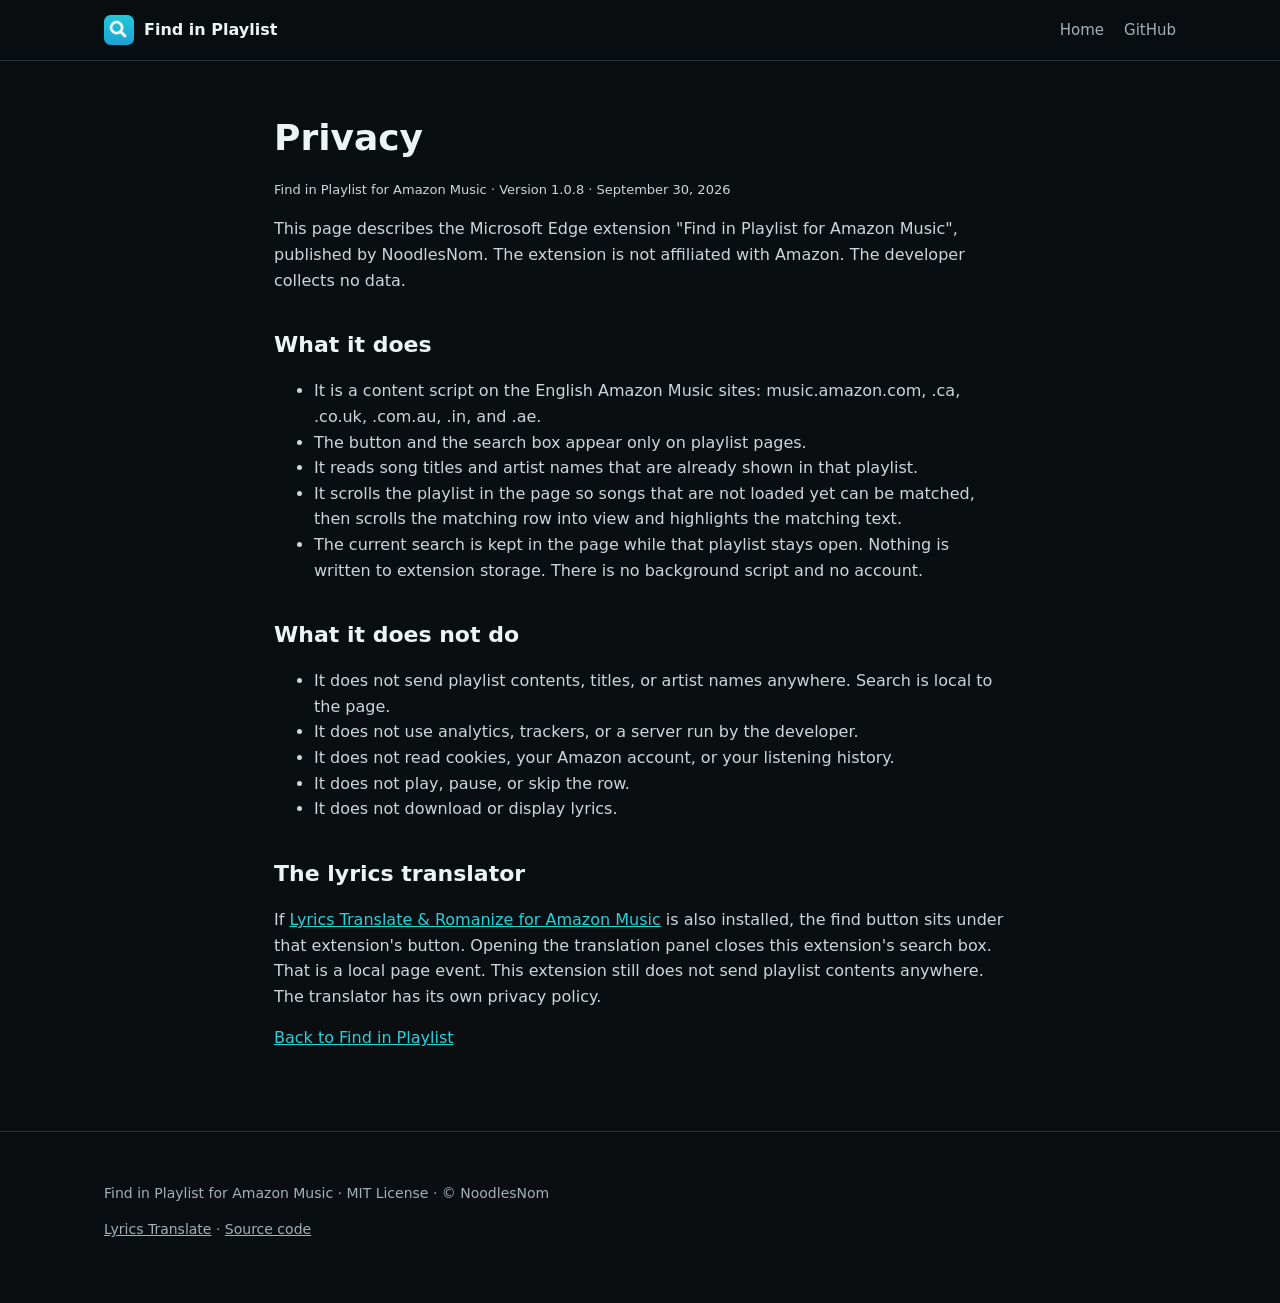
==== docs/privacy.html @ c8c34b18 "Publish Find in Playlist for Amazon Music 1.0.8. Rename the public title, add the site, and include " ====
<!doctype html>
<html lang="en">
<head>
<meta charset="utf-8">
<meta name="viewport" content="width=device-width, initial-scale=1">
<title>Privacy: Find in Playlist for Amazon Music</title>
<meta name="description" content="Privacy notes for Find in Playlist for Amazon Music. The extension searches the open playlist locally and does not send playlist contents anywhere.">
<link rel="icon" href="img/icon.png">
<link rel="stylesheet" href="style.css">
</head>
<body>
<header class="top">
  <div class="wrap">
    <a class="brand" href="./"><img src="img/icon.png" alt="">Find in Playlist</a>
    <nav><a href="./">Home</a><a href="https://github.com/NoodlesNom/find-in-playlist-for-amazon-music">GitHub</a></nav>
  </div>
</header>
<main class="doc">
  <h1>Privacy</h1>
  <p class="note">Find in Playlist for Amazon Music · Version 1.0.8 · September 30, 2026</p>
  <p>This page describes the Microsoft Edge extension "Find in Playlist for Amazon Music", published by NoodlesNom. The extension is not affiliated with Amazon. The developer collects no data.</p>

  <h2>What it does</h2>
  <ul>
    <li>It is a content script on the English Amazon Music sites: music.amazon.com, .ca, .co.uk, .com.au, .in, and .ae.</li>
    <li>The button and the search box appear only on playlist pages.</li>
    <li>It reads song titles and artist names that are already shown in that playlist.</li>
    <li>It scrolls the playlist in the page so songs that are not loaded yet can be matched, then scrolls the matching row into view and highlights the matching text.</li>
    <li>The current search is kept in the page while that playlist stays open. Nothing is written to extension storage. There is no background script and no account.</li>
  </ul>

  <h2>What it does not do</h2>
  <ul>
    <li>It does not send playlist contents, titles, or artist names anywhere. Search is local to the page.</li>
    <li>It does not use analytics, trackers, or a server run by the developer.</li>
    <li>It does not read cookies, your Amazon account, or your listening history.</li>
    <li>It does not play, pause, or skip the row.</li>
    <li>It does not download or display lyrics.</li>
  </ul>

  <h2>The lyrics translator</h2>
  <p>If <a href="https://noodlesnom.github.io/lyrics-translate-for-amazon-music/">Lyrics Translate &amp; Romanize for Amazon Music</a> is also installed, the find button sits under that extension's button. Opening the translation panel closes this extension's search box. That is a local page event. This extension still does not send playlist contents anywhere. The translator has its own privacy policy.</p>

  <p><a href="./">Back to Find in Playlist</a></p>
</main>
<footer>
  <div class="wrap">
    <p>Find in Playlist for Amazon Music · MIT License · © NoodlesNom</p>
    <p><a href="https://noodlesnom.github.io/lyrics-translate-for-amazon-music/">Lyrics Translate</a> · <a href="https://github.com/NoodlesNom/find-in-playlist-for-amazon-music">Source code</a></p>
  </div>
</footer>
</body>
</html>
---- docs/style.css ----
:root {
  --bg: #0b0e10; --panel: #13181b; --panel2: #1a2024; --line: #2a3237; --text: #eef3f5; --muted: #a3b0b6;
  --accent: #25d1da; --blue: #1a6fd1; --radius: 14px;
}
* { box-sizing: border-box; }
html { scroll-behavior: smooth; }
body { margin: 0; background: var(--bg); color: var(--text); font: 16px/1.6 system-ui, -apple-system, "Segoe UI", Roboto, "Helvetica Neue", Arial, sans-serif; }
a { color: var(--accent); }
img { max-width: 100%; height: auto; display: block; }
.wrap { max-width: 1120px; margin: 0 auto; padding: 0 24px; }
header.top { position: sticky; top: 0; z-index: 10; background: rgba(11, 14, 16, .88); backdrop-filter: blur(8px); border-bottom: 1px solid var(--line); }
header.top .wrap { display: flex; align-items: center; justify-content: space-between; height: 60px; gap: 16px; }
.brand { display: flex; align-items: center; gap: 10px; color: var(--text); text-decoration: none; font-weight: 700; }
.brand img { width: 30px; height: 30px; }
nav a { color: var(--muted); text-decoration: none; margin-left: 20px; font-size: 15px; }
nav a:hover { color: var(--text); }
.hero { padding: 72px 0 40px; background: radial-gradient(900px 400px at 15% 0%, rgba(37, 209, 218, .16), transparent 70%), radial-gradient(700px 400px at 90% 10%, rgba(26, 111, 209, .18), transparent 70%); }
.hero h1 { font-size: clamp(32px, 5vw, 54px); line-height: 1.1; margin: 0 0 16px; letter-spacing: -.02em; }
.hero h1 span { background: linear-gradient(90deg, var(--accent), #6aa8ff); -webkit-background-clip: text; background-clip: text; color: transparent; }
.lead { font-size: 19px; color: var(--muted); max-width: 720px; margin: 0 0 28px; }
.buttons { display: flex; flex-wrap: wrap; gap: 12px; margin-bottom: 14px; }
.btn { display: inline-block; padding: 11px 20px; border-radius: 10px; font-weight: 600; text-decoration: none; border: 1px solid var(--line); color: var(--text); background: var(--panel2); }
.btn.primary { background: var(--accent); color: #062326; border-color: var(--accent); }
.btn[aria-disabled="true"] { opacity: .75; cursor: default; }
.note { font-size: 13px; color: var(--muted); }
.note.versions { margin: 0 0 6px; }
.btn .bver { font-variant-numeric: tabular-nums; opacity: .85; font-weight: 500; }
.shot { margin-top: 40px; border-radius: var(--radius); overflow: hidden; border: 1px solid var(--line); box-shadow: 0 30px 80px rgba(0, 0, 0, .55); }
section { padding: 64px 0; border-top: 1px solid var(--line); }
section h2 { font-size: 32px; margin: 0 0 10px; letter-spacing: -.01em; }
section > .wrap > p.sub { color: var(--muted); margin: 0 0 32px; max-width: 760px; }
.grid { display: grid; grid-template-columns: repeat(auto-fit, minmax(300px, 1fr)); gap: 18px; }
.card { background: var(--panel); border: 1px solid var(--line); border-radius: var(--radius); padding: 22px; }
.card h3 { margin: 0 0 8px; font-size: 18px; }
.card p, .card li { color: var(--muted); font-size: 15px; }
.card p { margin: 0; }
.card ul { margin: 8px 0 0; padding-left: 18px; }
.icon { display: inline-flex; width: 36px; height: 36px; align-items: center; justify-content: center; border-radius: 10px; background: rgba(37, 209, 218, .14); color: var(--accent); font-weight: 700; margin-bottom: 12px; }
.split { display: grid; grid-template-columns: 1.35fr 1fr; gap: 40px; align-items: center; margin-top: 48px; }
.split.rev { grid-template-columns: 1fr 1.35fr; }
.split.rev .media { order: 2; }
.split .media { border-radius: var(--radius); overflow: hidden; border: 1px solid var(--line); }
.split .media img { width: 100%; height: auto; }
.split h3 { font-size: 24px; margin: 0 0 10px; }
.split p, .split li { color: var(--muted); }
.popup-wrap { display: grid; grid-template-columns: 340px 1fr; gap: 48px; align-items: start; }
.popup-wrap .popup-img { border-radius: 12px; overflow: hidden; border: 1px solid var(--line); box-shadow: 0 20px 60px rgba(0, 0, 0, .5); }
dl.controls { margin: 0; display: grid; grid-template-columns: 200px 1fr; gap: 12px 20px; }
dl.controls dt { font-weight: 600; }
dl.controls dd { margin: 0; color: var(--muted); }
.dot { display: inline-block; width: 10px; height: 10px; border-radius: 50%; margin-right: 6px; vertical-align: 0; }
.g { background: #3ddc84; } .a { background: #ffb300; } .r { background: #ff5252; } .n { background: #8a8f91; }
ol.steps { padding-left: 22px; } ol.steps li { margin: 6px 0; color: var(--muted); } ol.steps li b { color: var(--text); }
code, kbd { background: var(--panel2); border: 1px solid var(--line); border-radius: 6px; padding: 1px 6px; font-size: .92em; }
.disclaimer { background: rgba(255, 179, 0, .08); border: 1px solid rgba(255, 179, 0, .35); border-radius: var(--radius); padding: 16px 20px; color: #f3dca6; }
footer { border-top: 1px solid var(--line); padding: 36px 0 48px; color: var(--muted); font-size: 14px; }
footer a { color: var(--muted); }
.doc { max-width: 780px; padding: 48px 24px 64px; margin: 0 auto; }
.doc h1 { font-size: 36px; margin: 0 0 6px; }
.doc h2 { font-size: 22px; margin: 34px 0 8px; }
.doc p, .doc li { color: #cdd6da; }
.pill { display: inline-flex; align-items: center; gap: 8px; margin-bottom: 20px; padding: 5px 14px 5px 5px; border-radius: 999px; border: 1px solid rgba(37, 209, 218, .35); background: rgba(37, 209, 218, .08); color: var(--text); text-decoration: none; font-size: 14px; }
.pill b { white-space: nowrap; flex: none; background: var(--accent); color: #062326; border-radius: 999px; padding: 2px 10px; font-size: 12px; }
.pill:hover { border-color: var(--accent); }
.tag { display: inline-block; vertical-align: middle; margin-left: 6px; padding: 1px 8px; border-radius: 999px; background: rgba(37, 209, 218, .16); color: var(--accent); font-size: 11px; font-weight: 700; letter-spacing: .04em; text-transform: uppercase; }
.split .tag { margin: 0 0 10px; }
.card { position: relative; }
.card .icon + .tag { position: absolute; top: 28px; right: 22px; margin: 0; }
.grid > .card.new { grid-column: 1 / -1; }
.grid.five { grid-template-columns: repeat(6, 1fr); }
.grid.five > .card { grid-column: span 2; }
.grid.five > .card:nth-child(n+4) { grid-column: span 3; }
.doc .table-wrap { overflow-x: auto; }
.card.new { border-color: rgba(37, 209, 218, .45); background: linear-gradient(160deg, rgba(37, 209, 218, .10), var(--panel) 60%); }
ul.ticks { list-style: none; padding: 0; margin: 14px 0 0; }
ul.ticks li { position: relative; padding-left: 26px; margin: 8px 0; }
ul.ticks li::before { content: "✓"; position: absolute; left: 0; top: 0; color: var(--accent); font-weight: 700; }
.changelog { display: grid; grid-template-columns: repeat(auto-fit, minmax(190px, 1fr)); gap: 16px; }
.changelog .card h3 { font-size: 20px; }
.card p.upd-note { margin-top: 12px; padding: 10px 12px; border-radius: 10px; background: rgba(26, 111, 209, .14); border: 1px solid rgba(26, 111, 209, .45); color: #cdd6da; }
.card p.upd-note b { color: var(--text); }
@media (max-width: 860px) {
  .split, .split.rev, .popup-wrap, .grid.five { grid-template-columns: 1fr; }
  .grid.five > .card, .grid.five > .card:nth-child(n+4) { grid-column: auto; }
  .split.rev .media { order: 0; }
  dl.controls { grid-template-columns: 1fr; gap: 2px; } dl.controls dd { margin-bottom: 10px; }
  nav a { margin-left: 12px; }
}
@media (max-width: 560px) {
  nav a.hide-s { display: none; }
  .brand { white-space: nowrap; } nav { white-space: nowrap; } nav a { margin-left: 10px; font-size: 14px; }
  .pill { font-size: 12px; border-radius: 16px; }
}
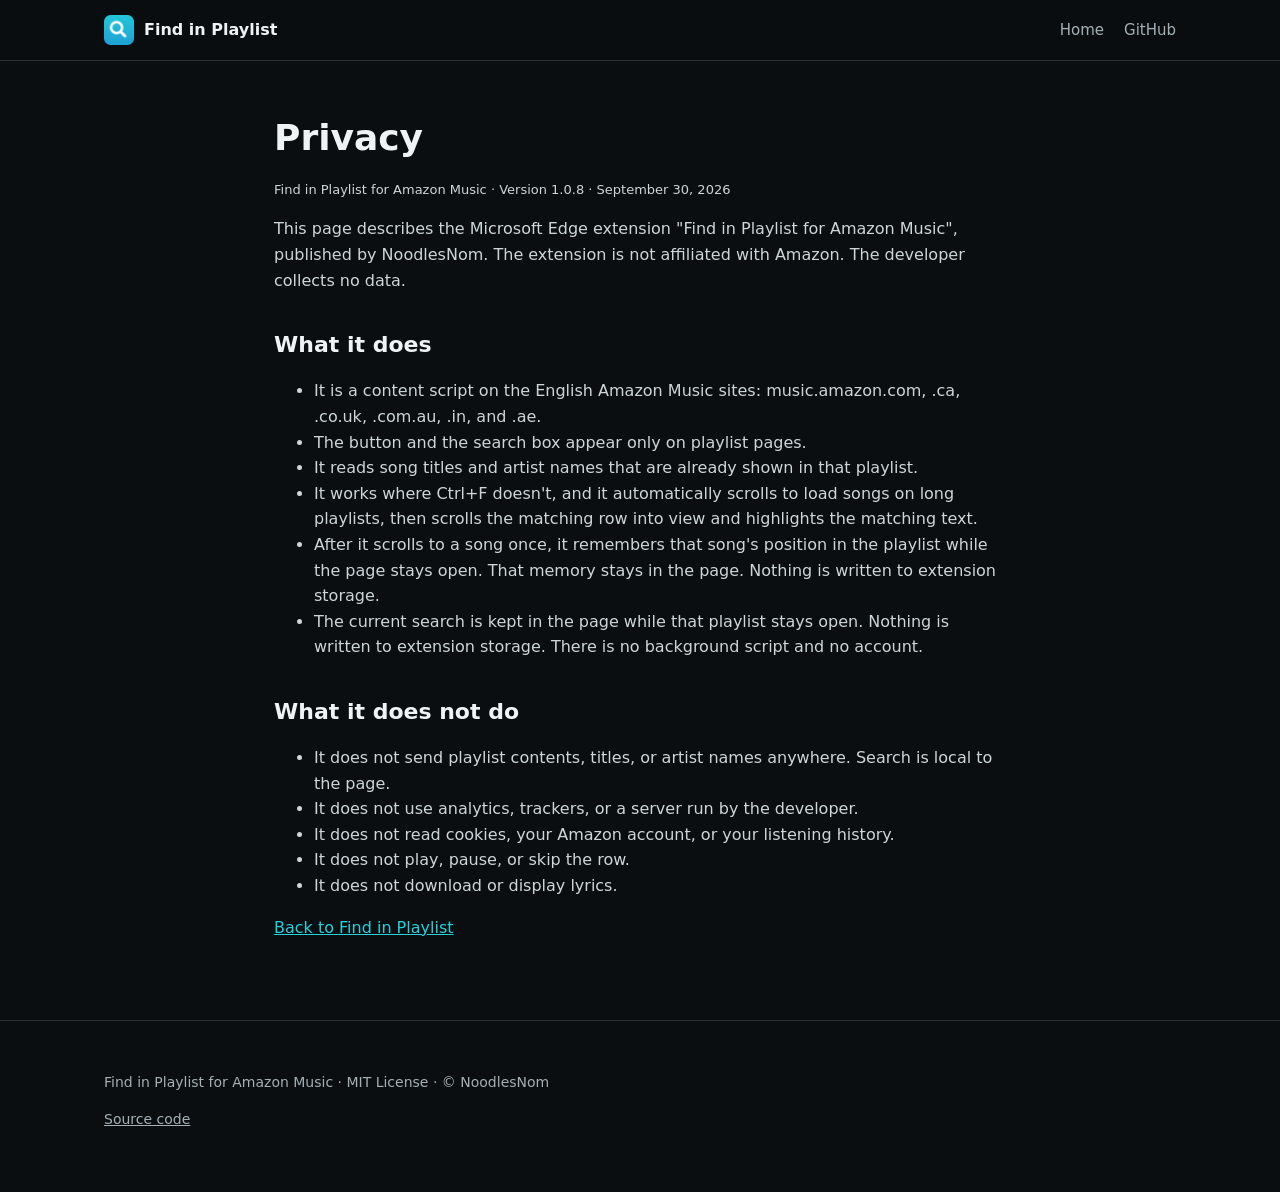
==== commit 60b99f3c: "Update the Find in Playlist site copy and search illustration. Drop translator mentions outside More" ====
--- a/docs/privacy.html
+++ b/docs/privacy.html
@@ -25,7 +25,8 @@
     <li>It is a content script on the English Amazon Music sites: music.amazon.com, .ca, .co.uk, .com.au, .in, and .ae.</li>
     <li>The button and the search box appear only on playlist pages.</li>
     <li>It reads song titles and artist names that are already shown in that playlist.</li>
-    <li>It scrolls the playlist in the page so songs that are not loaded yet can be matched, then scrolls the matching row into view and highlights the matching text.</li>
+    <li>It works where Ctrl+F doesn't, and it automatically scrolls to load songs on long playlists, then scrolls the matching row into view and highlights the matching text.</li>
+    <li>After it scrolls to a song once, it remembers that song's position in the playlist while the page stays open. That memory stays in the page. Nothing is written to extension storage.</li>
     <li>The current search is kept in the page while that playlist stays open. Nothing is written to extension storage. There is no background script and no account.</li>
   </ul>
 
@@ -38,15 +39,12 @@
     <li>It does not download or display lyrics.</li>
   </ul>
 
-  <h2>The lyrics translator</h2>
-  <p>If <a href="https://noodlesnom.github.io/lyrics-translate-for-amazon-music/">Lyrics Translate &amp; Romanize for Amazon Music</a> is also installed, the find button sits under that extension's button. Opening the translation panel closes this extension's search box. That is a local page event. This extension still does not send playlist contents anywhere. The translator has its own privacy policy.</p>
-
   <p><a href="./">Back to Find in Playlist</a></p>
 </main>
 <footer>
   <div class="wrap">
     <p>Find in Playlist for Amazon Music · MIT License · © NoodlesNom</p>
-    <p><a href="https://noodlesnom.github.io/lyrics-translate-for-amazon-music/">Lyrics Translate</a> · <a href="https://github.com/NoodlesNom/find-in-playlist-for-amazon-music">Source code</a></p>
+    <p><a href="https://github.com/NoodlesNom/find-in-playlist-for-amazon-music">Source code</a></p>
   </div>
 </footer>
 </body>
--- a/docs/style.css
+++ b/docs/style.css
@@ -79,6 +79,41 @@
 .changelog .card h3 { font-size: 20px; }
 .card p.upd-note { margin-top: 12px; padding: 10px 12px; border-radius: 10px; background: rgba(26, 111, 209, .14); border: 1px solid rgba(26, 111, 209, .45); color: #cdd6da; }
 .card p.upd-note b { color: var(--text); }
+
+.kicker { font-size: 18px; font-weight: 600; color: var(--text); max-width: 720px; margin: 0 0 14px; }
+.search-stage {
+  background:
+    radial-gradient(640px 280px at 72% 0%, rgba(37, 209, 218, .20), transparent 70%),
+    radial-gradient(480px 240px at 10% 100%, rgba(26, 111, 209, .16), transparent 70%),
+    #13181b;
+  padding: 64px 24px 72px;
+  display: flex;
+  justify-content: center;
+}
+.search-demo { display: flex; flex-direction: column; align-items: flex-end; gap: 16px; width: min(560px, 100%); }
+.demo-btn {
+  width: 64px; height: 64px; border-radius: 50%;
+  border: 2px solid #25d1da; background: rgba(20, 22, 23, .92); color: #25d1da;
+  display: flex; align-items: center; justify-content: center;
+  box-shadow: 0 8px 24px rgba(0, 0, 0, .35);
+}
+.demo-btn svg { width: 32px; height: 32px; display: block; }
+.demo-pop {
+  display: flex; flex-wrap: wrap; align-items: center; gap: 12px;
+  width: 100%; padding: 16px;
+  border: 2px solid #3a3f41; border-radius: 20px; background: #0f1111;
+  box-shadow: 0 16px 50px rgba(0, 0, 0, .45);
+}
+.demo-input {
+  flex: 1 1 180px; min-width: 0; height: 56px;
+  border: 2px solid #25d1da; border-radius: 12px; background: #1c1f20;
+  color: rgba(255, 255, 255, .45); font: 26px/56px system-ui, -apple-system, "Segoe UI", sans-serif;
+  padding: 0 16px;
+}
+.demo-go {
+  height: 56px; border-radius: 12px; background: #25d1da; color: #0f1111;
+  font: 600 26px/56px system-ui, -apple-system, "Segoe UI", sans-serif; padding: 0 20px;
+}
 @media (max-width: 860px) {
   .split, .split.rev, .popup-wrap, .grid.five { grid-template-columns: 1fr; }
   .grid.five > .card, .grid.five > .card:nth-child(n+4) { grid-column: auto; }
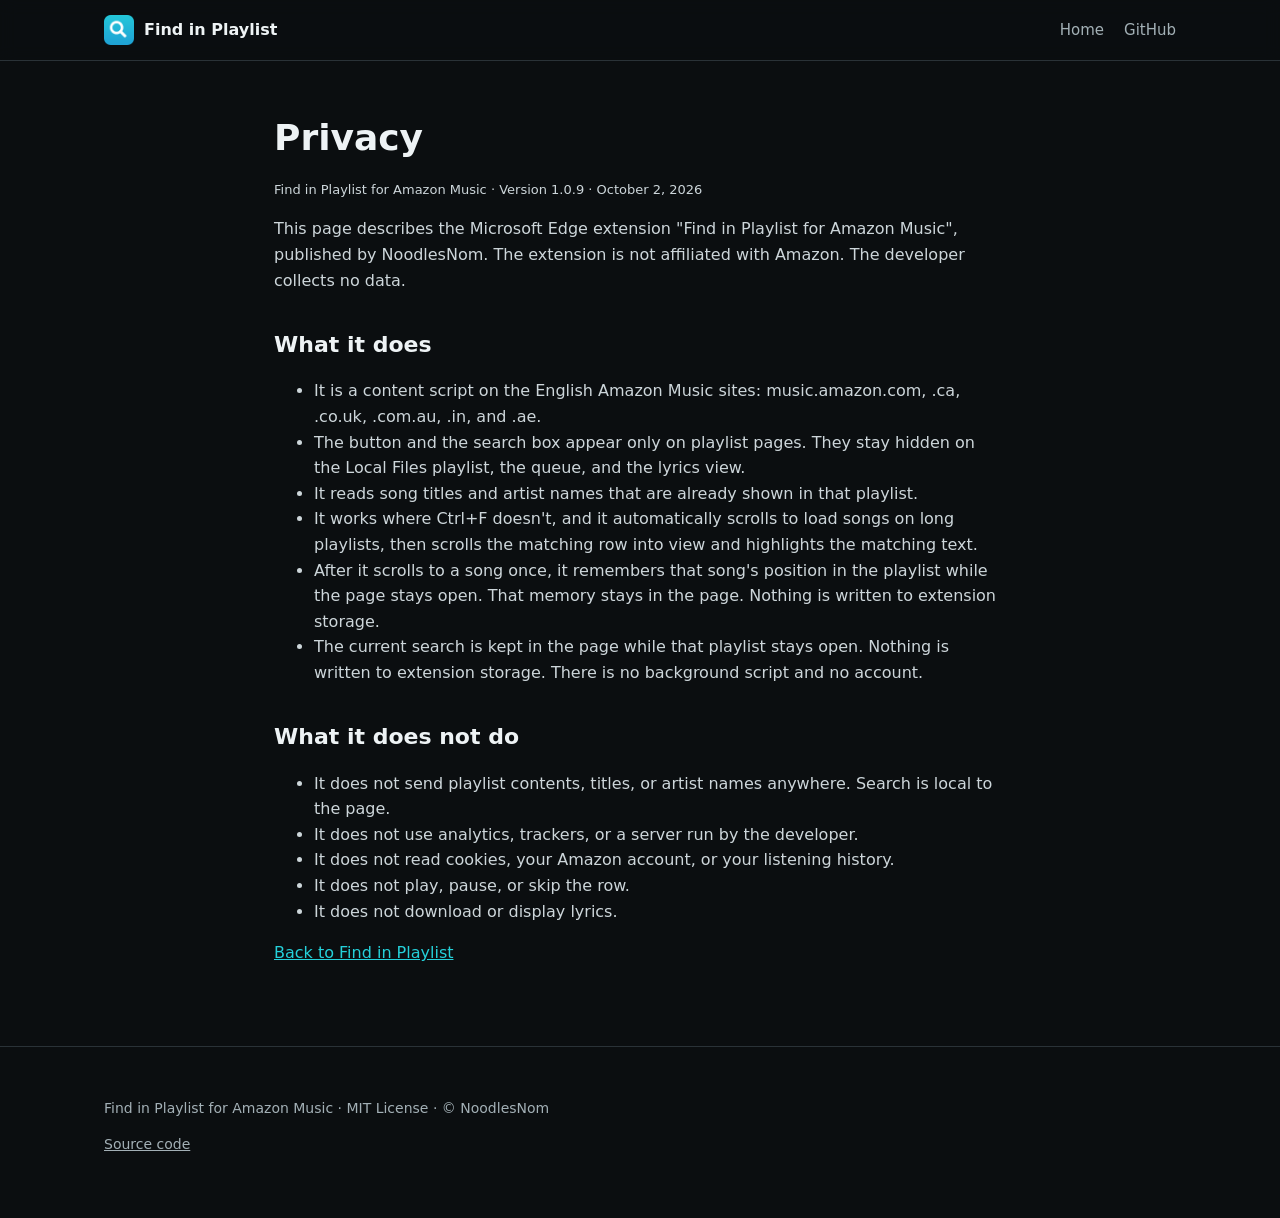
==== commit 0970b2ae: "Show Find in Playlist 1.0.9 and link History Playlist. Search stays hidden on the Local Files playli" ====
--- a/docs/privacy.html
+++ b/docs/privacy.html
@@ -17,13 +17,13 @@
 </header>
 <main class="doc">
   <h1>Privacy</h1>
-  <p class="note">Find in Playlist for Amazon Music · Version 1.0.8 · September 30, 2026</p>
+  <p class="note">Find in Playlist for Amazon Music · Version 1.0.9 · October 2, 2026</p>
   <p>This page describes the Microsoft Edge extension "Find in Playlist for Amazon Music", published by NoodlesNom. The extension is not affiliated with Amazon. The developer collects no data.</p>
 
   <h2>What it does</h2>
   <ul>
     <li>It is a content script on the English Amazon Music sites: music.amazon.com, .ca, .co.uk, .com.au, .in, and .ae.</li>
-    <li>The button and the search box appear only on playlist pages.</li>
+    <li>The button and the search box appear only on playlist pages. They stay hidden on the Local Files playlist, the queue, and the lyrics view.</li>
     <li>It reads song titles and artist names that are already shown in that playlist.</li>
     <li>It works where Ctrl+F doesn't, and it automatically scrolls to load songs on long playlists, then scrolls the matching row into view and highlights the matching text.</li>
     <li>After it scrolls to a song once, it remembers that song's position in the playlist while the page stays open. That memory stays in the page. Nothing is written to extension storage.</li>
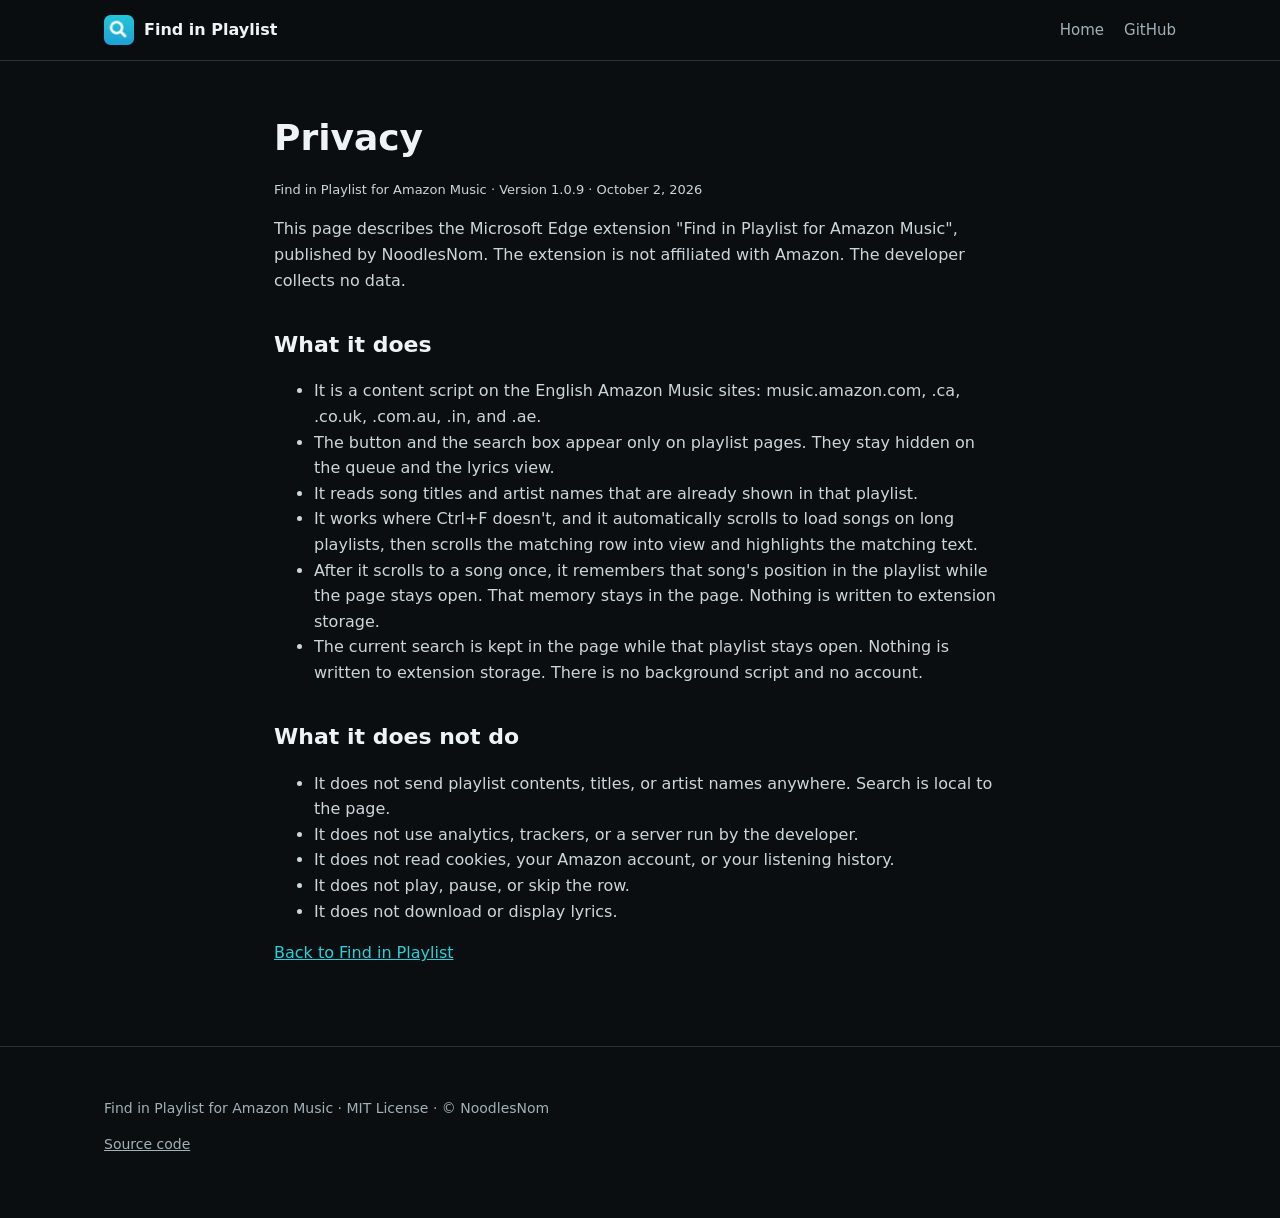
==== commit 64c4905e: "Stop saying search stays hidden on Local Files. Queue and lyrics still hide search. The History Play" ====
--- a/docs/privacy.html
+++ b/docs/privacy.html
@@ -23,7 +23,7 @@
   <h2>What it does</h2>
   <ul>
     <li>It is a content script on the English Amazon Music sites: music.amazon.com, .ca, .co.uk, .com.au, .in, and .ae.</li>
-    <li>The button and the search box appear only on playlist pages. They stay hidden on the Local Files playlist, the queue, and the lyrics view.</li>
+    <li>The button and the search box appear only on playlist pages. They stay hidden on the queue and the lyrics view.</li>
     <li>It reads song titles and artist names that are already shown in that playlist.</li>
     <li>It works where Ctrl+F doesn't, and it automatically scrolls to load songs on long playlists, then scrolls the matching row into view and highlights the matching text.</li>
     <li>After it scrolls to a song once, it remembers that song's position in the playlist while the page stays open. That memory stays in the page. Nothing is written to extension storage.</li>
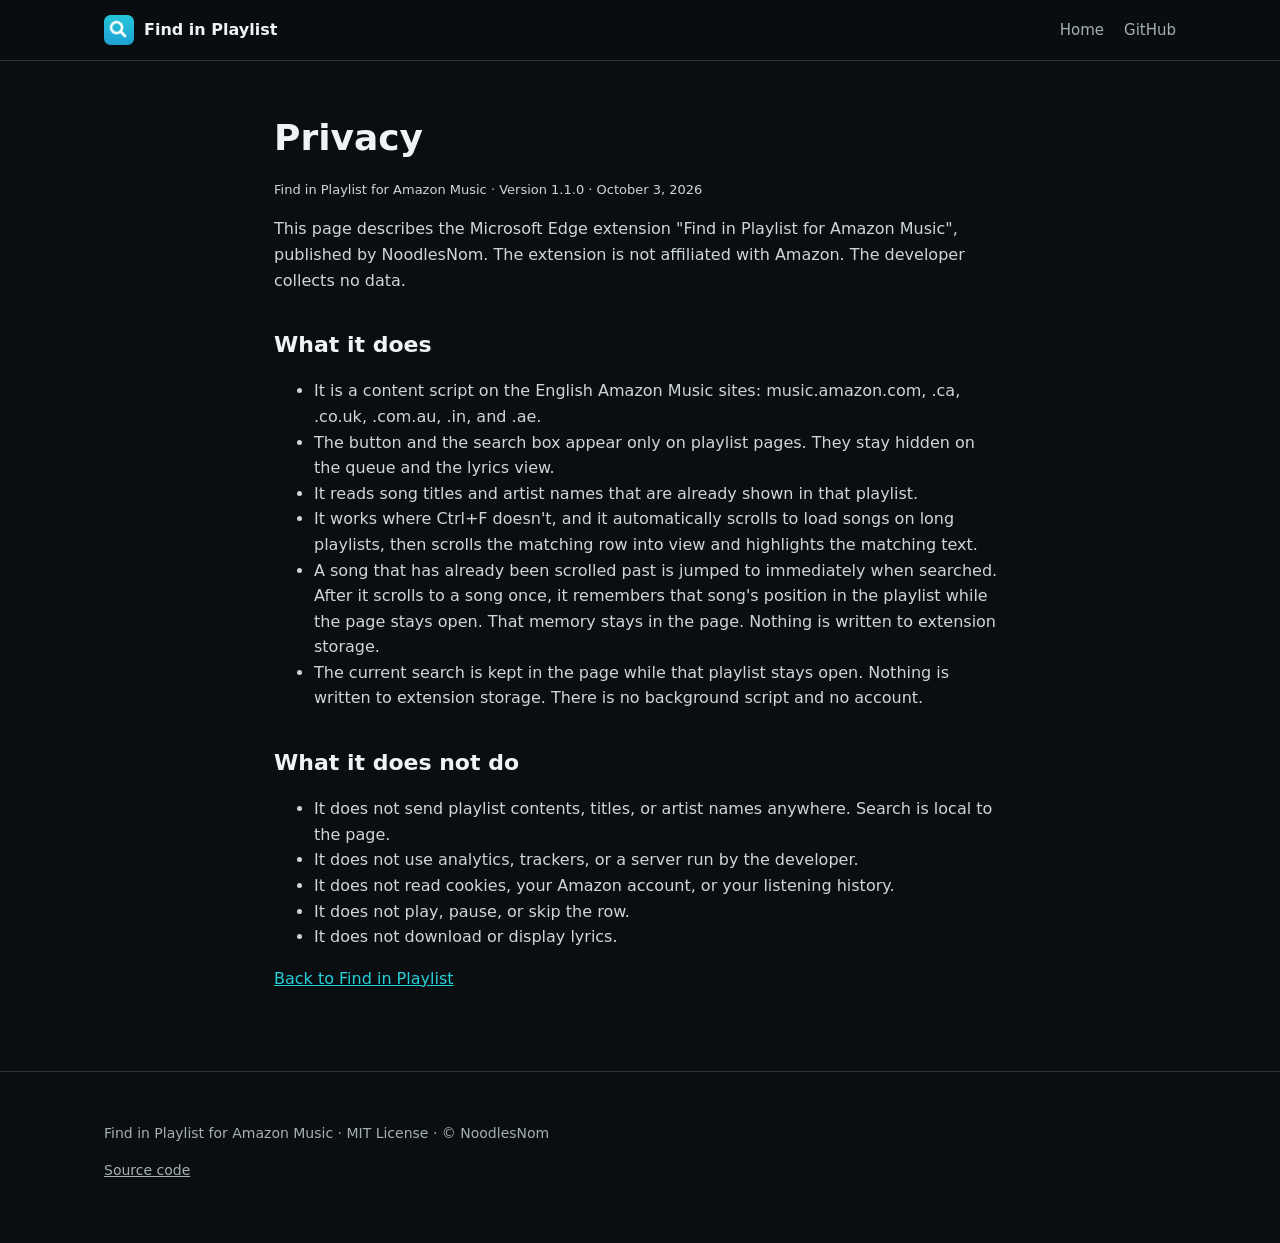
==== commit e9159f3f: "1.1.0: jump straight to songs already scrolled past. After the last match, search starts over at the" ====
--- a/docs/privacy.html
+++ b/docs/privacy.html
@@ -17,7 +17,7 @@
 </header>
 <main class="doc">
   <h1>Privacy</h1>
-  <p class="note">Find in Playlist for Amazon Music · Version 1.0.9 · October 2, 2026</p>
+  <p class="note">Find in Playlist for Amazon Music · Version 1.1.0 · October 3, 2026</p>
   <p>This page describes the Microsoft Edge extension "Find in Playlist for Amazon Music", published by NoodlesNom. The extension is not affiliated with Amazon. The developer collects no data.</p>
 
   <h2>What it does</h2>
@@ -26,7 +26,7 @@
     <li>The button and the search box appear only on playlist pages. They stay hidden on the queue and the lyrics view.</li>
     <li>It reads song titles and artist names that are already shown in that playlist.</li>
     <li>It works where Ctrl+F doesn't, and it automatically scrolls to load songs on long playlists, then scrolls the matching row into view and highlights the matching text.</li>
-    <li>After it scrolls to a song once, it remembers that song's position in the playlist while the page stays open. That memory stays in the page. Nothing is written to extension storage.</li>
+    <li>A song that has already been scrolled past is jumped to immediately when searched. After it scrolls to a song once, it remembers that song's position in the playlist while the page stays open. That memory stays in the page. Nothing is written to extension storage.</li>
     <li>The current search is kept in the page while that playlist stays open. Nothing is written to extension storage. There is no background script and no account.</li>
   </ul>
 
